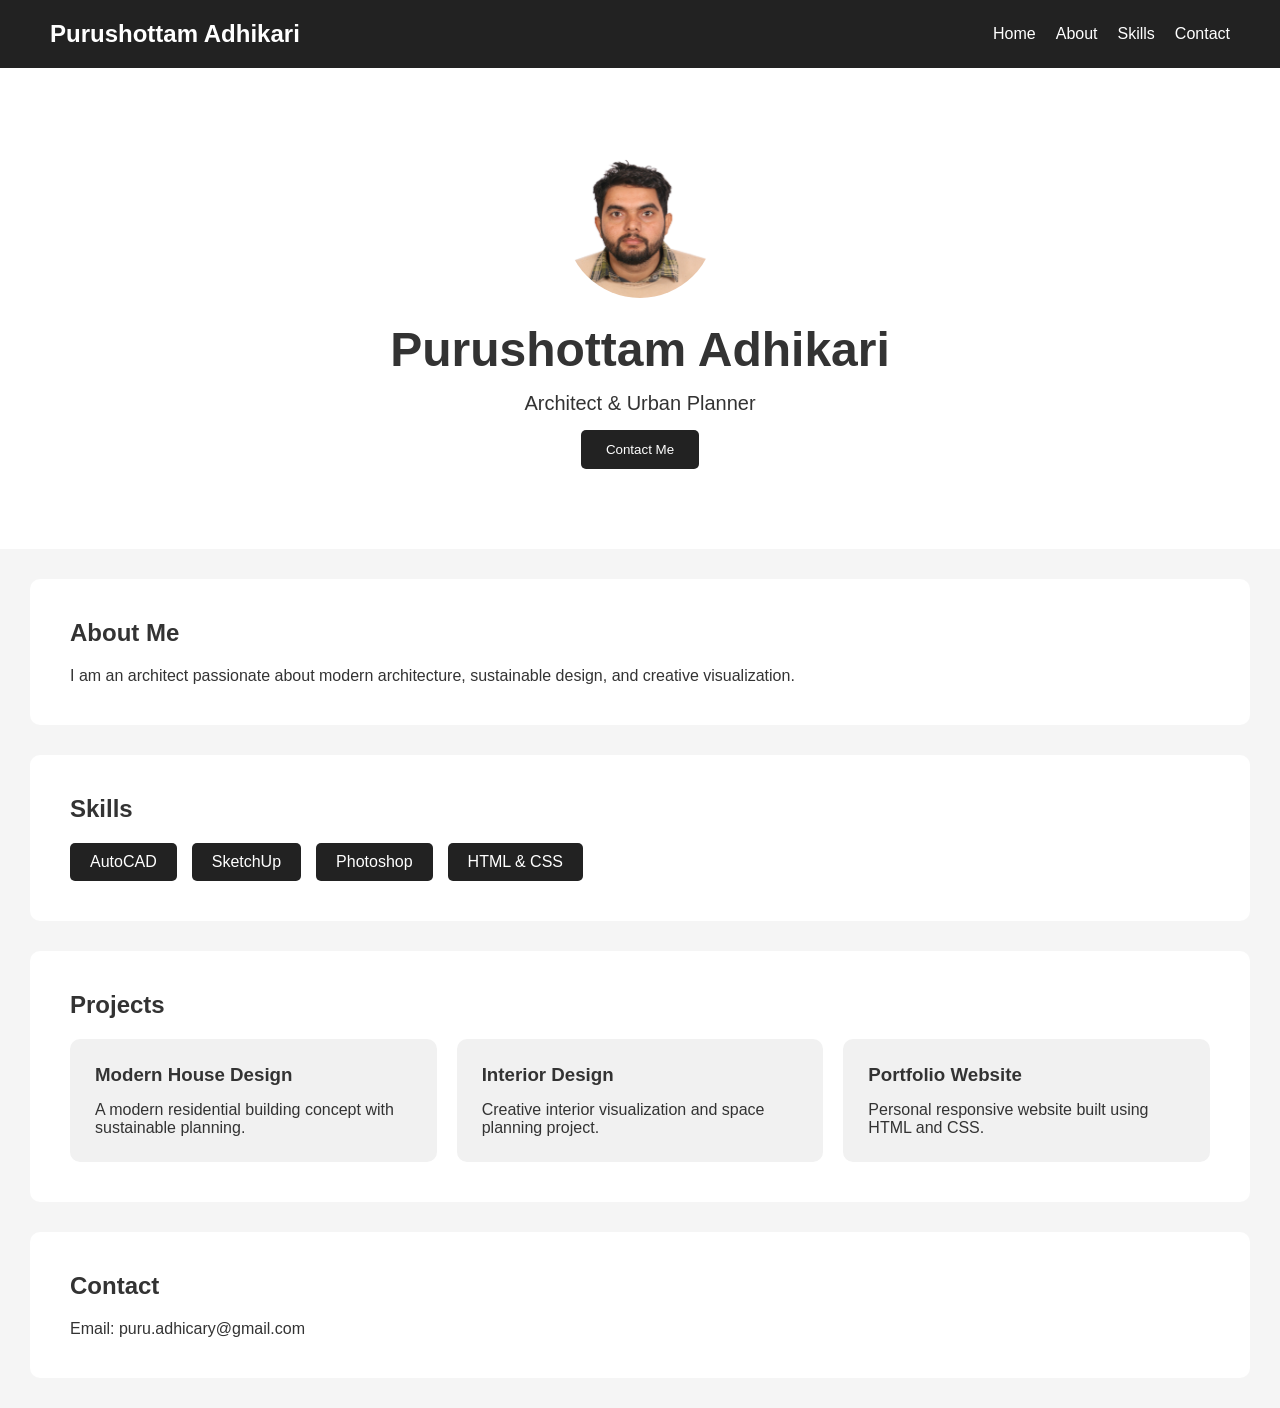
==== index.html @ 6e0b8198 "Add files via upload" ====
<!DOCTYPE html>
<html lang="en">
<head>
    <meta charset="UTF-8">
    <meta name="viewport" content="width=device-width, initial-scale=1.0">
    <title>Purushottam Adhikari | Personal Bio</title>

    <link rel="stylesheet" href="style.css">
</head>
<body>

    <nav>
        <h2 class="logo">Purushottam Adhikari</h2>

        <ul>
            <li><a href="#">Home</a></li>
            <li><a href="#">About</a></li>
            <li><a href="#">Skills</a></li>
            <li><a href="#">Contact</a></li>
        </ul>
    </nav>

    <header>
        <img src="profile.jpg" alt="Profile Photo">

        <h1>Purushottam Adhikari</h1>

        <p>Architect & Urban Planner</p>

        <button>Contact Me</button>
    </header>

    <section class="about">
        <h2>About Me</h2>

        <p>
            I am an architect passionate about
            modern architecture, sustainable design,
            and creative visualization.
            
        </p>
    </section>

    <section class="skills">
        <h2>Skills</h2>

        <div class="skill-box">
            <div>AutoCAD</div>
            <div>SketchUp</div>
            <div>Photoshop</div>
            <div>HTML & CSS</div>
        </div>
    </section>
<section class="projects">
    <h2>Projects</h2>

    <div class="project-container">

        <div class="project-card">
            <h3>Modern House Design</h3>

            <p>
                A modern residential building concept with
                sustainable planning.
            </p>
        </div>

        <div class="project-card">
            <h3>Interior Design</h3>

            <p>
                Creative interior visualization and space planning project.
            </p>
        </div>

        <div class="project-card">
            <h3>Portfolio Website</h3>

            <p>
                Personal responsive website built using HTML and CSS.
            </p>
        </div>

    </div>
</section>
    <section class="contact">
        <h2>Contact</h2>

        <p>Email: puru.adhicary@gmail.com</p>
    </section>

</body>
</html>
---- style.css ----
* {
    margin: 0;
    padding: 0;
    box-sizing: border-box;
}

body {
    font-family: Arial, sans-serif;
    background: #f5f5f5;
    color: #333;
}

/* NAVBAR */

nav {
    background: #222;
    color: white;

    display: flex;
    justify-content: space-between;
    align-items: center;

    padding: 20px 50px;
}

nav ul {
    display: flex;
    list-style: none;
}

nav ul li {
    margin-left: 20px;
}

nav ul li a {
    color: white;
    text-decoration: none;
}

/* HEADER */

header {
    text-align: center;
    padding: 80px 20px;
    background: white;
}

header img {
    width: 150px;
    height: 150px;
    border-radius: 50%;
    margin-bottom: 20px;
}

header h1 {
    font-size: 48px;
}

header p {
    margin: 15px 0;
    font-size: 20px;
}

button {
    padding: 12px 25px;
    background: #222;
    color: white;
    border: none;
    border-radius: 5px;
    cursor: pointer;
}

/* SECTIONS */

section {
    background: white;
    margin: 30px;
    padding: 40px;
    border-radius: 10px;
}

section h2 {
    margin-bottom: 20px;
}

/* SKILLS */

.skill-box {
    display: flex;
    gap: 15px;
    flex-wrap: wrap;
}

.skill-box div {
    background: #222;
    color: white;
    padding: 10px 20px;
    border-radius: 5px;
}
/* PROJECTS */

.project-container {
    display: flex;
    gap: 20px;
    flex-wrap: wrap;
}

.project-card {
    background: #f1f1f1;
    padding: 25px;
    border-radius: 10px;
    flex: 1;
    min-width: 250px;

    transition: 0.3s;
}

.project-card:hover {
    transform: translateY(-5px);
}

.project-card h3 {
    margin-bottom: 15px;
}
/* MOBILE RESPONSIVE */

@media (max-width: 768px) {

    nav {
        flex-direction: column;
        text-align: center;
    }

    nav ul {
        margin-top: 15px;
        flex-direction: column;
    }

    nav ul li {
        margin: 10px 0;
    }

    header h1 {
        font-size: 36px;
    }

    section {
        margin: 15px;
        padding: 25px;
    }

    .project-container {
        flex-direction: column;
    }

    .skill-box {
        flex-direction: column;
    }
}
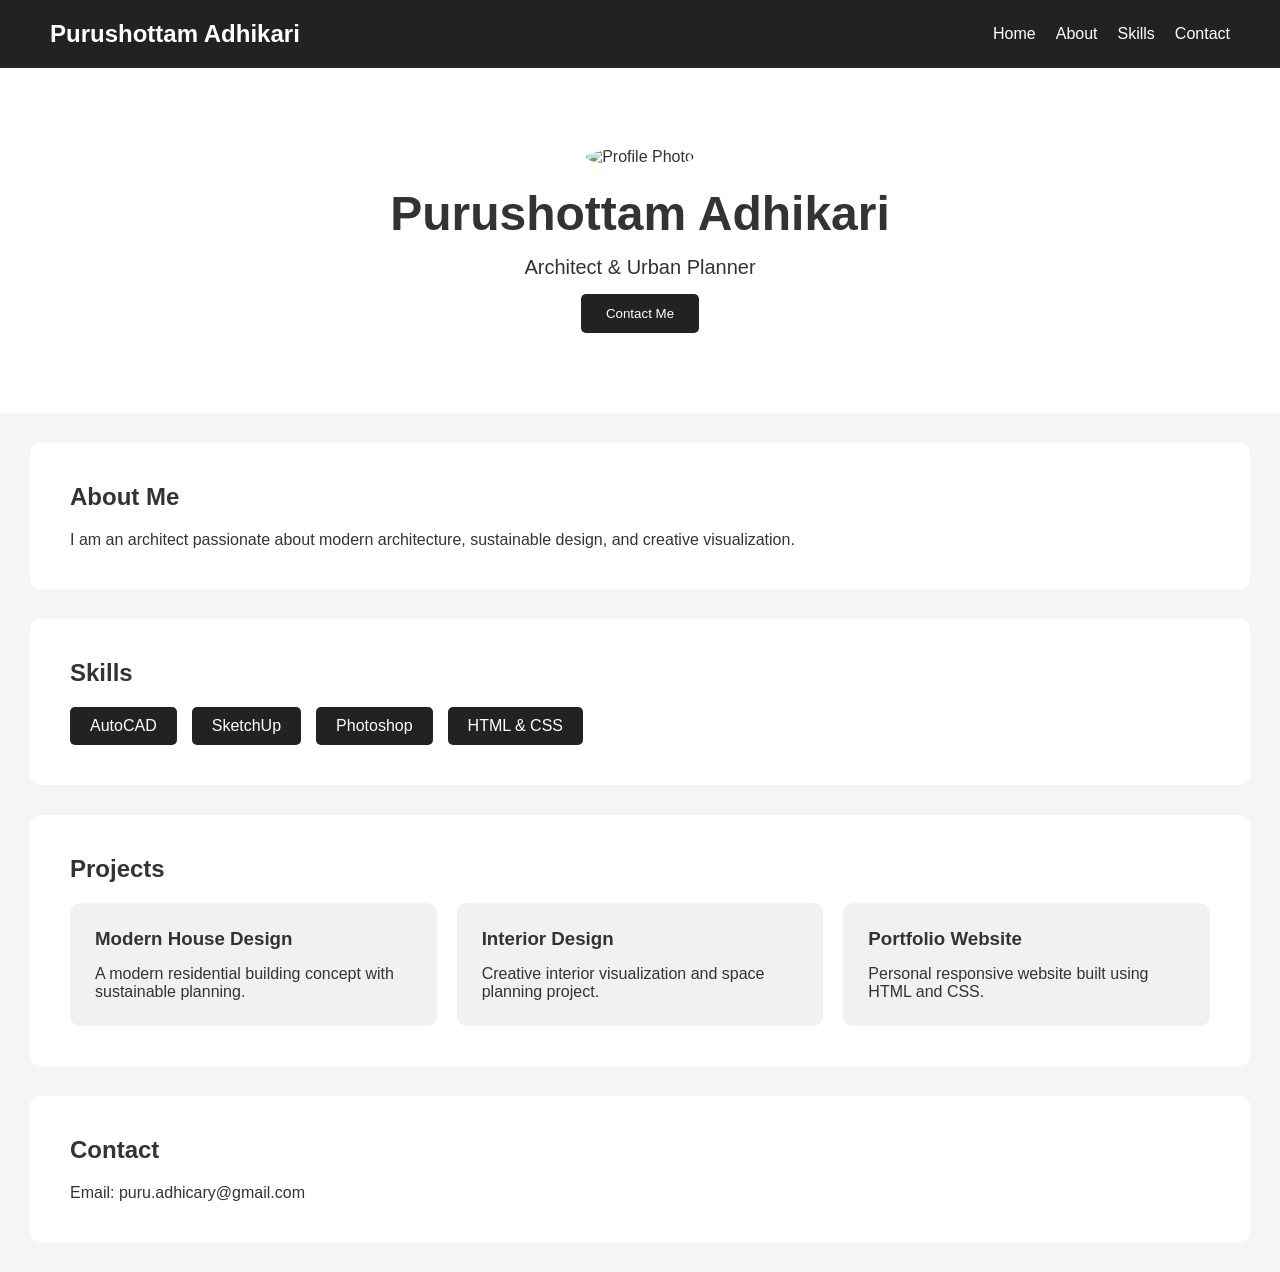
==== commit 13fd12d8: "Update index.html" ====
--- a/index.html
+++ b/index.html
@@ -21,7 +21,7 @@
     </nav>
 
     <header>
-        <img src="profile.jpg" alt="Profile Photo">
+        <img src="profile.jpeg" alt="Profile Photo">
 
         <h1>Purushottam Adhikari</h1>
 
@@ -90,4 +90,4 @@
     </section>
 
 </body>
-</html>+</html>
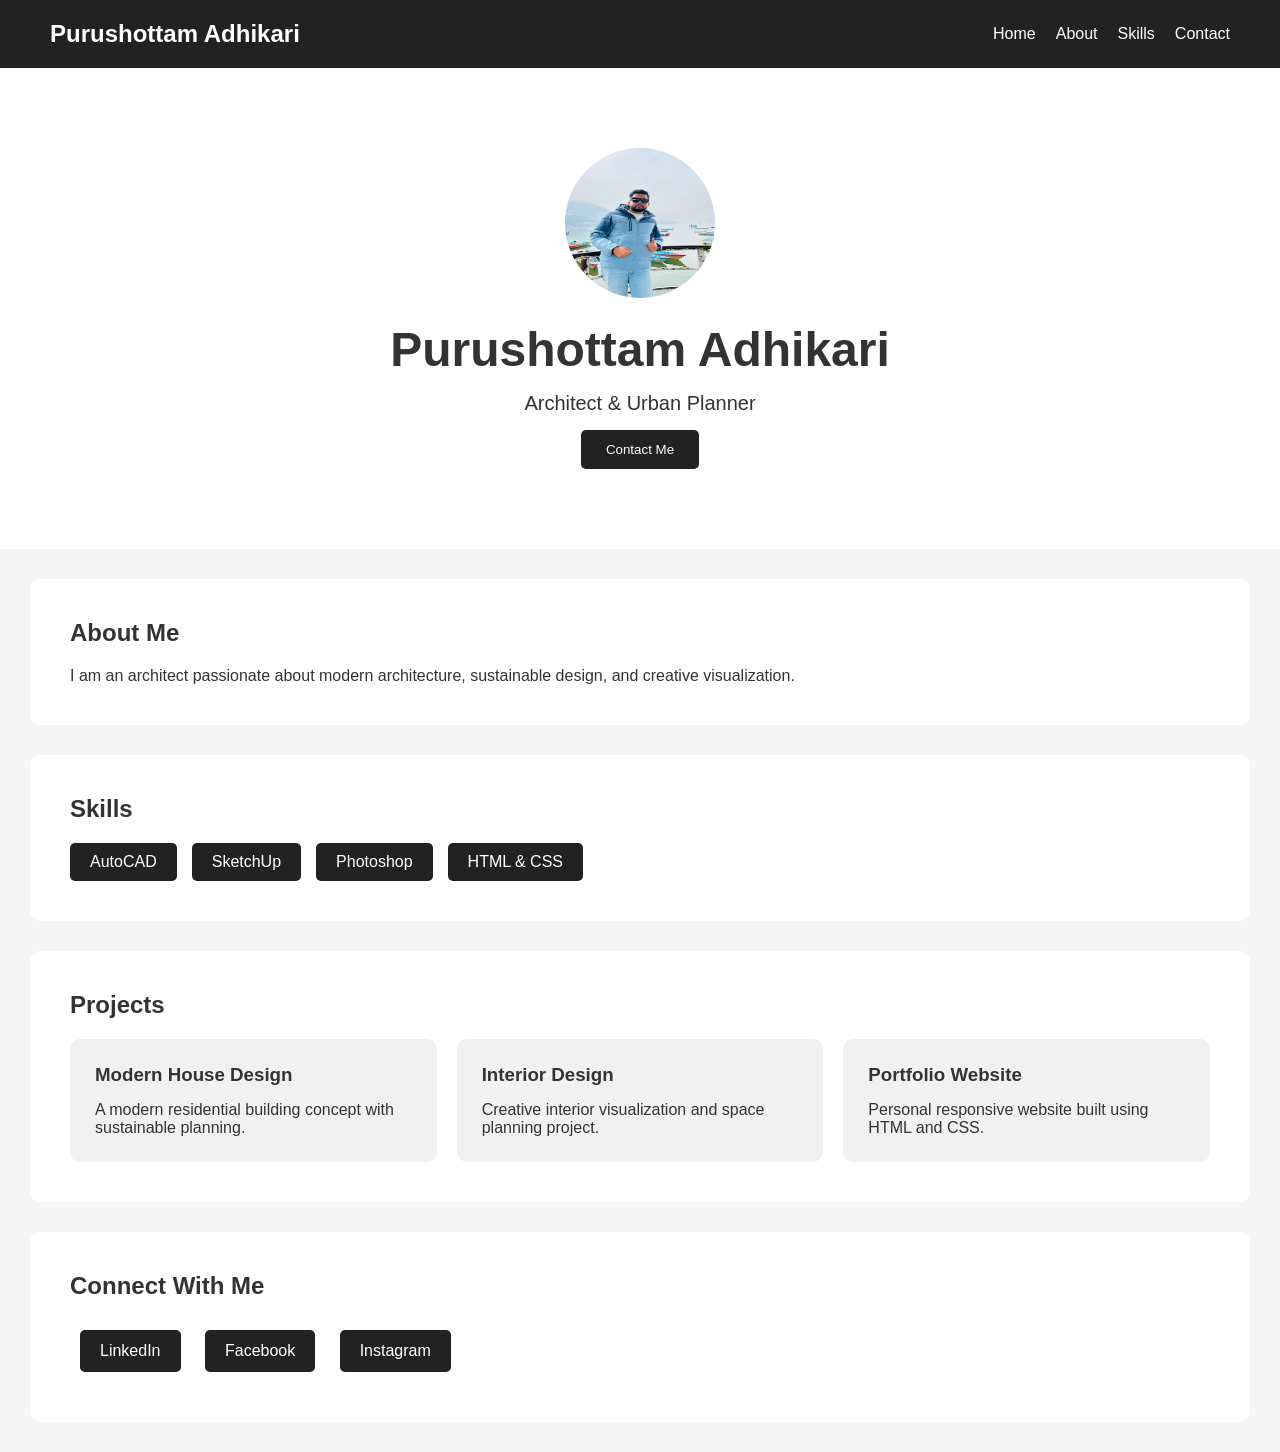
==== commit df885b3e: "Update  june" ====
--- a/index.html
+++ b/index.html
@@ -84,10 +84,14 @@
     </div>
 </section>
     <section class="contact">
-        <h2>Contact</h2>
+    <h2>Connect With Me</h2>
 
-        <p>Email: puru.adhicary@gmail.com</p>
-    </section>
+    <a class="social-btn" href="https://www.linkedin.com/in/puru-adhicary/" target="_blank">LinkedIn</a>
+
+    <a class="social-btn" href="https://www.facebook.com/theultimatedeathnote" target="_blank">Facebook</a>
+
+    <a class="social-btn" href="https://www.instagram.com/happy_adhicary/" target="_blank">Instagram</a>
+</section>
 
 </body>
 </html>
--- a/style.css
+++ b/style.css
@@ -156,4 +156,17 @@
     .skill-box {
         flex-direction: column;
     }
+}
+.social-btn {
+    display: inline-block;
+    margin: 10px;
+    padding: 12px 20px;
+    background: #222;
+    color: white;
+    text-decoration: none;
+    border-radius: 5px;
+}
+
+.social-btn:hover {
+    transform: translateY(-2px);
 }
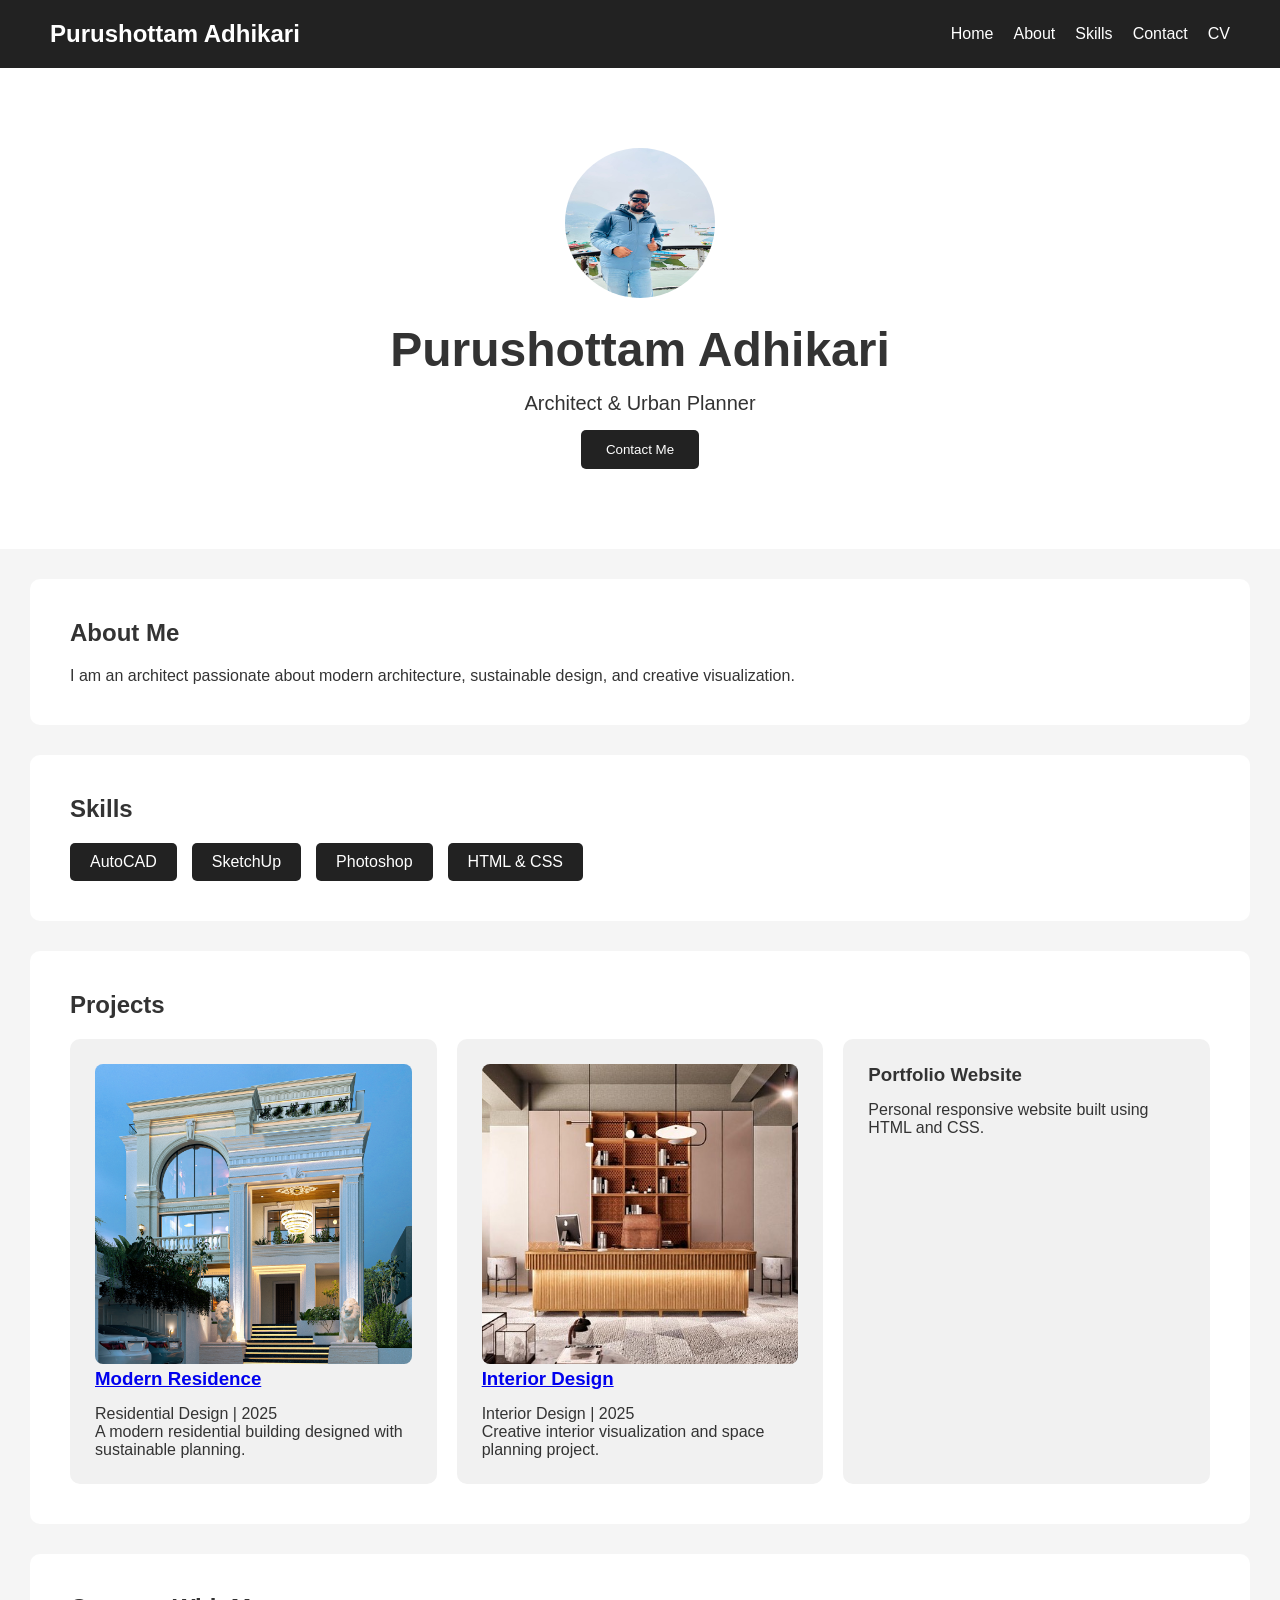
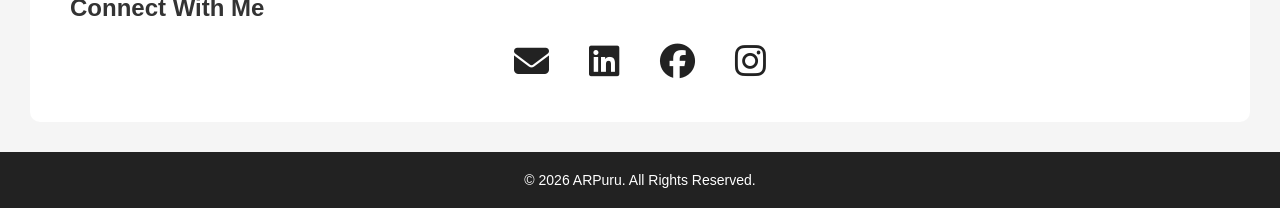
==== commit c972d2d9: "Update" ====
--- a/index.html
+++ b/index.html
@@ -5,10 +5,13 @@
     <meta name="viewport" content="width=device-width, initial-scale=1.0">
     <title>Purushottam Adhikari | Personal Bio</title>
 
+    <link rel="stylesheet" href="https://cdnjs.cloudflare.com/ajax/libs/font-awesome/6.5.1/css/all.min.css">
     <link rel="stylesheet" href="style.css">
 </head>
+
 <body>
 
+    <!-- NAVBAR -->
     <nav>
         <h2 class="logo">Purushottam Adhikari</h2>
 
@@ -17,30 +20,28 @@
             <li><a href="#">About</a></li>
             <li><a href="#">Skills</a></li>
             <li><a href="#">Contact</a></li>
+            <li><a href="C.V_Purushottam_Adhikari.pdf" target="_blank">CV</a></li>
         </ul>
     </nav>
 
+    <!-- HEADER -->
     <header>
         <img src="profile.jpeg" alt="Profile Photo">
-
         <h1>Purushottam Adhikari</h1>
-
         <p>Architect & Urban Planner</p>
-
         <button>Contact Me</button>
     </header>
 
+    <!-- ABOUT -->
     <section class="about">
         <h2>About Me</h2>
-
         <p>
-            I am an architect passionate about
-            modern architecture, sustainable design,
-            and creative visualization.
-            
+            I am an architect passionate about modern architecture, 
+            sustainable design, and creative visualization.
         </p>
     </section>
 
+    <!-- SKILLS -->
     <section class="skills">
         <h2>Skills</h2>
 
@@ -51,47 +52,87 @@
             <div>HTML & CSS</div>
         </div>
     </section>
-<section class="projects">
-    <h2>Projects</h2>
 
-    <div class="project-container">
+    <!-- PROJECTS -->
+    <section class="projects">
+        <h2>Projects</h2>
 
-        <div class="project-card">
-            <h3>Modern House Design</h3>
+        <div class="project-container">
 
-            <p>
-                A modern residential building concept with
-                sustainable planning.
-            </p>
+            <!-- Residence Project -->
+            <div class="project-card">
+                <a href="residence.html">
+                    <img src="View_3.jpg" alt="Modern Residence Project" class="project-img">
+                </a>
+
+                <h3>
+                    <a href="residence.html">Modern Residence</a>
+                </h3>
+
+                <p class="project-type">Residential Design | 2025</p>
+
+                <p>
+                    A modern residential building designed with sustainable planning.
+                </p>
+            </div>
+
+            <!-- Interior Project -->
+            <div class="project-card">
+                <a href="interior.html">
+                    <img src="inteior.jpg" alt="Interior Design Project" class="project-img">
+                </a>
+
+                <h3>
+                    <a href="interior.html">Interior Design</a>
+                </h3>
+
+                <p class="project-type">Interior Design | 2025</p>
+
+                <p>
+                    Creative interior visualization and space planning project.
+                </p>
+            </div>
+
+            <!-- Portfolio Project -->
+            <div class="project-card">
+                <h3>Portfolio Website</h3>
+                <p>
+                    Personal responsive website built using HTML and CSS.
+                </p>
+            </div>
+
         </div>
+    </section>
 
-        <div class="project-card">
-            <h3>Interior Design</h3>
+    <!-- CONTACT -->
+    <section class="contact">
+        <h2>Connect With Me</h2>
 
-            <p>
-                Creative interior visualization and space planning project.
-            </p>
+        <div class="social-icons">
+
+            <a href="mailto:puru.adhicary@gmail.com">
+                <i class="fas fa-envelope"></i>
+            </a>
+
+            <a href="https://www.linkedin.com/in/puru-adhicary/" target="_blank">
+                <i class="fab fa-linkedin"></i>
+            </a>
+
+            <a href="https://www.facebook.com/theultimatedeathnote" target="_blank">
+                <i class="fab fa-facebook"></i>
+            </a>
+
+            <a href="https://www.instagram.com/happy_adhicary/" target="_blank">
+                <i class="fab fa-instagram"></i>
+            </a>
+
         </div>
+    </section>
 
-        <div class="project-card">
-            <h3>Portfolio Website</h3>
-
-            <p>
-                Personal responsive website built using HTML and CSS.
-            </p>
-        </div>
-
-    </div>
-</section>
-    <section class="contact">
-    <h2>Connect With Me</h2>
-
-    <a class="social-btn" href="https://www.linkedin.com/in/puru-adhicary/" target="_blank">LinkedIn</a>
-
-    <a class="social-btn" href="https://www.facebook.com/theultimatedeathnote" target="_blank">Facebook</a>
-
-    <a class="social-btn" href="https://www.instagram.com/happy_adhicary/" target="_blank">Instagram</a>
-</section>
+    <!-- FOOTER -->
+    <footer>
+        <p>© 2026 ARPuru. All Rights Reserved.</p>
+    </footer>
 
 </body>
-</html>
+</html>
--- a/style.css
+++ b/style.css
@@ -122,6 +122,7 @@
 .project-card h3 {
     margin-bottom: 15px;
 }
+
 /* MOBILE RESPONSIVE */
 
 @media (max-width: 768px) {
@@ -157,16 +158,50 @@
         flex-direction: column;
     }
 }
-.social-btn {
+.social-icons {
+    text-align: center;
+    margin-top: 20px;
+}
+
+.social-icons a {
+    font-size: 35px;
+    margin: 0 15px;
+    text-decoration: none;
+    color: #222;
+}
+
+.social-icons a:hover {
+    transform: scale(1.2);
+}
+.cv-btn {
     display: inline-block;
-    margin: 10px;
-    padding: 12px 20px;
+    margin-top: 15px;
+    padding: 12px 24px;
     background: #222;
     color: white;
     text-decoration: none;
     border-radius: 5px;
 }
 
-.social-btn:hover {
-    transform: translateY(-2px);
+
+
+footer {
+    text-align: center;
+    padding: 20px;
+    margin-top: 30px;
+    background: #222;
+    color: white;
+    font-size: 14px;
+}
+.project-card img {
+    width: 100%;
+    height: 300px;
+    object-fit: cover;
+    border-radius: 8px;
+}
+.project-card img {
+    width: 100%;
+    height: 300px;
+    object-fit: cover;
+    border-radius: 8px;
 }
